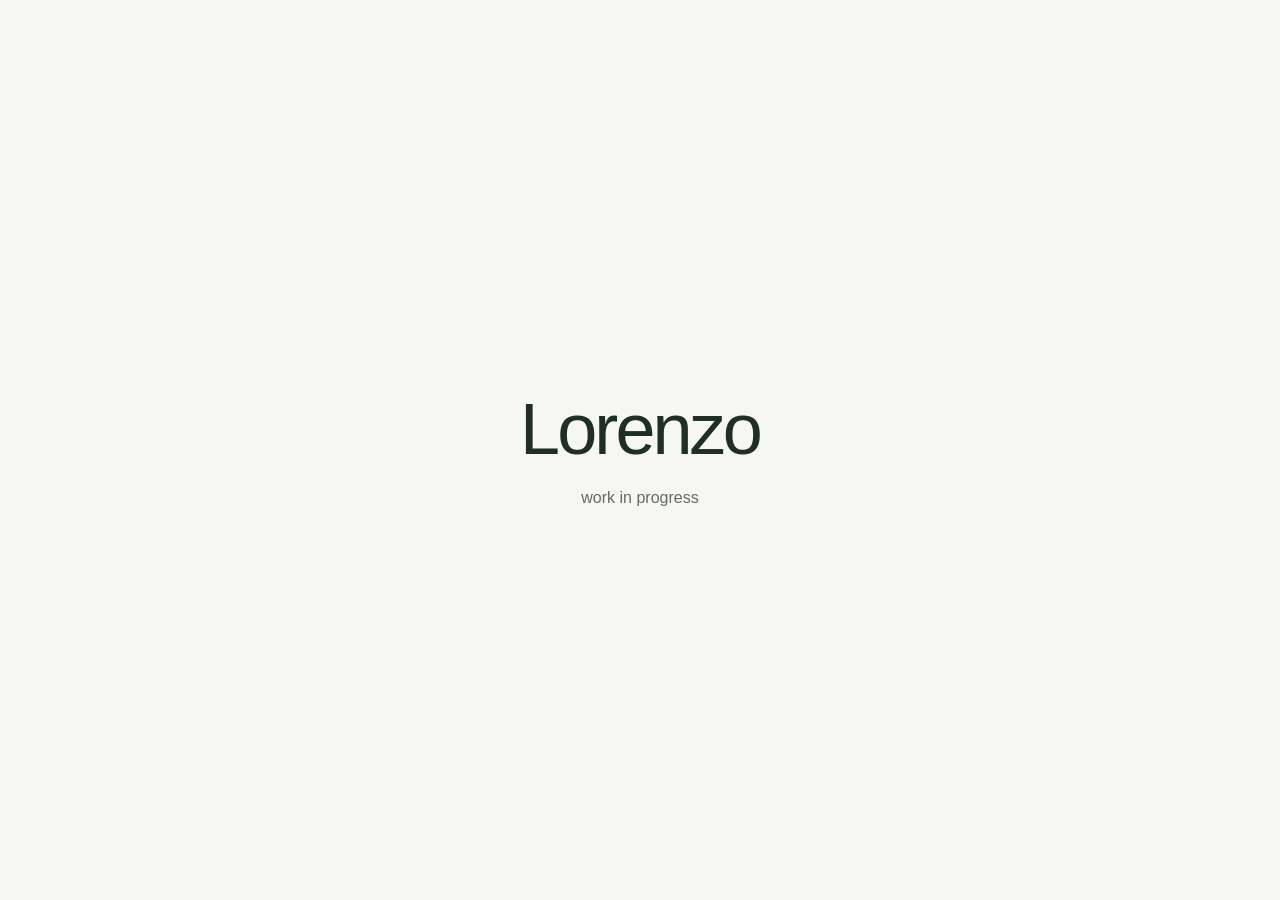
==== index.html @ 278e10dc "First commit for minimal personal website" ====
<!doctype html>
<html lang="en">
<head>
  <meta charset="utf-8">
  <meta name="viewport" content="width=device-width, initial-scale=1">
  <meta name="description" content="Lorenzo — work in progress">
  <meta name="theme-color" content="#f7f7f2">
  <title>Lorenzo</title>
  <link rel="stylesheet" href="styles.css">
</head>
<body>
  <main>
    <h1>Lorenzo</h1>
    <p>work in progress</p>
  </main>
</body>
</html>
---- styles.css ----
:root {
  color-scheme: light;
  background: #f7f7f2;
  color: #202e28;
  font-family: Arial, Helvetica, sans-serif;
}

* {
  box-sizing: border-box;
}

body {
  min-height: 100vh;
  min-height: 100svh;
  margin: 0;
  display: grid;
  place-items: center;
  padding: 24px;
}

main {
  max-width: 100%;
  text-align: center;
}

h1 {
  margin: 0 0 16px;
  font-size: clamp(40px, 8vw, 72px);
  font-weight: 400;
  letter-spacing: -0.04em;
  line-height: 1.1;
  overflow-wrap: anywhere;
}

p {
  margin: 0;
  color: #626b63;
  font-size: 16px;
  line-height: 1.5;
}
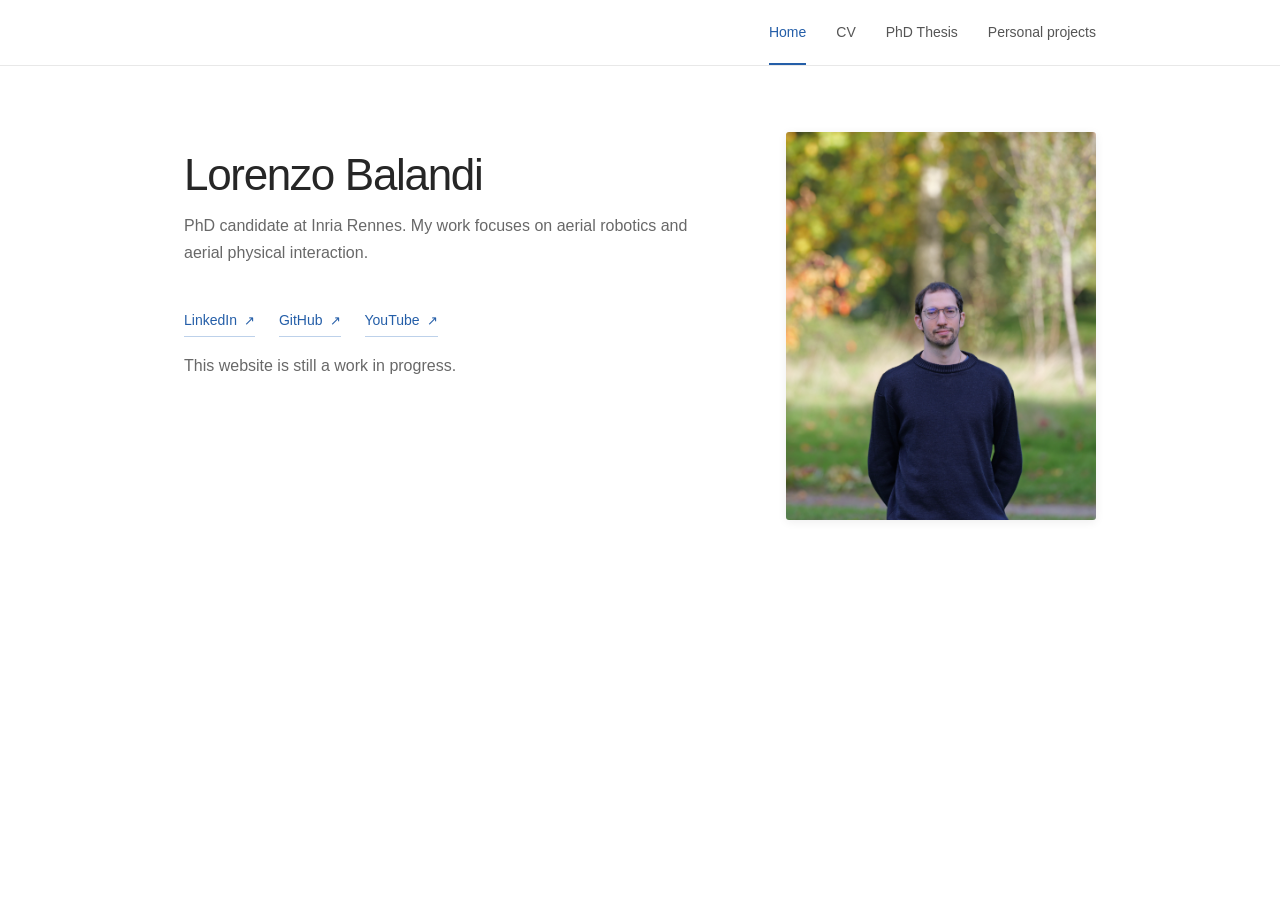
==== commit 984af0c1: "Update personal website, ready for publication" ====
--- a/index.html
+++ b/index.html
@@ -3,15 +3,35 @@
 <head>
   <meta charset="utf-8">
   <meta name="viewport" content="width=device-width, initial-scale=1">
-  <meta name="description" content="Lorenzo — work in progress">
-  <meta name="theme-color" content="#f7f7f2">
-  <title>Lorenzo</title>
+  <meta name="description" content="Lorenzo Balandi — PhD candidate at Inria Rennes, working on aerial robotics and aerial physical interaction.">
+  <meta name="theme-color" content="#ffffff">
+  <title>Lorenzo Balandi</title>
   <link rel="stylesheet" href="styles.css">
 </head>
 <body>
-  <main>
-    <h1>Lorenzo</h1>
-    <p>work in progress</p>
+  <a class="skip-link" href="#main">Skip to content</a>
+  <header class="site-header">
+    <nav class="navigation" aria-label="Main navigation">
+      <a href="index.html" aria-current="page">Home</a>
+      <a href="cv.html">CV</a>
+      <a href="thesis.html">PhD Thesis</a>
+      <a href="projects.html">Personal projects</a>
+    </nav>
+  </header>
+  <main id="main" class="home-layout">
+    <div class="introduction">
+      <h1>Lorenzo Balandi</h1>
+      <div class="intro-copy">
+      <p>PhD candidate at Inria Rennes. My work focuses on aerial robotics and aerial physical interaction.</p>
+      </div>
+      <ul class="profile-links" aria-label="Professional profiles">
+        <li><a href="https://www.linkedin.com/in/lorenzo-balandi-549849221/">LinkedIn <span class="link-mark" aria-hidden="true">↗</span></a></li>
+        <li><a href="https://github.com/LorenzoBalandi">GitHub <span class="link-mark" aria-hidden="true">↗</span></a></li>
+        <li><a href="https://www.youtube.com/@lorenzobalandi">YouTube <span class="link-mark" aria-hidden="true">↗</span></a></li>
+      </ul>
+      <p class="status">This website is still a work in progress.</p>
+    </div>
+    <img class="portrait" src="assets/P1033650.JPG" alt="Lorenzo Balandi standing outdoors among trees" width="4649" height="3500" fetchpriority="high">
   </main>
 </body>
 </html>
--- a/styles.css
+++ b/styles.css
@@ -1,40 +1,182 @@
 :root {
   color-scheme: light;
-  background: #f7f7f2;
-  color: #202e28;
+  --ink: #262626;
+  --muted: #686868;
+  --accent: #245ea8;
+  --line: #e8e8e8;
   font-family: Arial, Helvetica, sans-serif;
+  color: var(--ink);
+  background: #fff;
+  -webkit-font-smoothing: antialiased;
 }
 
-* {
-  box-sizing: border-box;
+* { box-sizing: border-box; }
+body { margin: 0; line-height: 1.7; }
+a { color: inherit; }
+a:focus-visible { outline: 2px solid var(--accent); outline-offset: 5px; }
+::selection { background: #e0ecfa; }
+.skip-link {
+  position: absolute;
+  top: -80px;
+  left: 20px;
+  padding: 10px 16px;
+  background: white;
+  z-index: 1;
+}
+.skip-link:focus { top: 10px; }
+.site-header { border-bottom: 1px solid var(--line); }
+.navigation {
+  max-width: 960px;
+  margin: auto;
+  padding: 0 24px;
+  min-height: 65px;
+  display: flex;
+  justify-content: flex-end;
+  align-items: stretch;
+  gap: 30px;
+}
+.navigation a {
+  display: flex;
+  align-items: center;
+  padding: 18px 0 16px;
+  border-bottom: 2px solid transparent;
+  text-decoration: none;
+  font-size: 14px;
+  color: #555;
+}
+.navigation a:hover { color: var(--accent); }
+.navigation a[aria-current="page"] {
+  color: var(--accent);
+  border-bottom-color: var(--accent);
+}
+main {
+  width: min(100%, 960px);
+  margin: 0 auto;
+  padding: 66px 24px 90px;
+}
+h1 {
+  margin: 0 0 10px;
+  font-size: clamp(36px, 5vw, 44px);
+  font-weight: 400;
+  letter-spacing: -1.3px;
+  line-height: 1.2;
+}
+h2 {
+  margin: 0 0 12px;
+  font-size: 22px;
+  font-weight: 400;
+  letter-spacing: -.3px;
+  line-height: 1.4;
+}
+p { margin: 0; }
+.home-layout {
+  display: grid;
+  grid-template-columns: minmax(0, 1fr) 310px;
+  gap: 64px;
+  align-items: start;
+}
+.introduction { padding-top: 17px; }
+.status, .page-description { color: var(--muted); font-size: 16px; }
+.portrait {
+  display: block;
+  width: 100%;
+  height: auto;
+  aspect-ratio: 4 / 5;
+  object-fit: cover;
+  object-position: center;
+  border-radius: 3px;
+  box-shadow: 0 2px 10px #00000012;
+}
+.profile-links {
+  list-style: none;
+  padding: 0;
+  margin: 40px 0 15px;
+  display: flex;
+  flex-wrap: wrap;
+  gap: 12px 24px;
+  max-width: 410px;
+}
+.profile-links a {
+  display: inline-flex;
+  align-items: center;
+  gap: 7px;
+  padding: 3px 0;
+  border-bottom: 1px solid #bdd1ea;
+  color: var(--accent);
+  font-size: 14px;
+  text-decoration: none;
+}
+.link-mark { font-size: 13px; }
+.content-page { padding-top: 62px; }
+.page-description { margin-bottom: 45px; }
+.content-section {
+  padding: 25px 0 30px;
+  border-top: 1px solid var(--line);
+}
+.placeholder-text { color: var(--muted); max-width: 650px; font-size: 15px; }
+@media (max-width: 650px) {
+  .navigation { gap: 16px; flex-wrap: wrap; justify-content: flex-start; min-height: 60px; }
+  .navigation a { font-size: 13px; }
+  main { padding-top: 40px; padding-bottom: 50px; }
+  .home-layout { grid-template-columns: 1fr; gap: 32px; }
+  .introduction { padding-top: 0; }
+  .portrait { max-width: 340px; }
+  .profile-links { margin-top: 28px; gap: 10px 20px; }
+  .content-page { padding-top: 40px; }
+  .page-description { margin-bottom: 30px; }
+}
+@media (max-width: 370px) {
+  .navigation { gap: 12px; padding-inline: 18px; }
+  .navigation a { font-size: 12px; }
+  main { padding-inline: 18px; }
 }
 
-body {
-  min-height: 100vh;
-  min-height: 100svh;
-  margin: 0;
+.intro-copy { color: var(--muted); font-size: 16px; }
+.intro-copy p + p { margin-top: 16px; }
+.profile-links a:hover { border-bottom-color: var(--accent); }
+.content-page > h1 { margin-bottom: 30px; }
+.thesis-abstract { max-width: 760px; }
+.thesis-abstract p { font-size: 16px; line-height: 1.85; }
+.thesis-abstract p + p { margin-top: 20px; }
+.timeline { list-style: none; padding: 0; margin: 30px 0 0; }
+.timeline-item { position: relative; padding: 0 0 34px 86px; }
+.timeline-item::before {
+  content: "";
+  position: absolute;
+  top: 58px;
+  bottom: 0;
+  left: 28px;
+  width: 1px;
+  background: #d7e2ee;
+}
+.timeline-item:last-child { padding-bottom: 0; }
+.timeline-item:last-child::before { display: none; }
+.institution-badge {
+  position: absolute;
+  top: 2px;
+  left: 0;
+  width: 58px;
+  height: 58px;
   display: grid;
   place-items: center;
-  padding: 24px;
+  border: 1px solid #d7e2ee;
+  border-radius: 50%;
+  background: #f5f8fc;
+  color: var(--accent);
+  font-size: 11px;
+  font-weight: 600;
+  letter-spacing: .3px;
 }
-
-main {
-  max-width: 100%;
-  text-align: center;
+.timeline-date { font-size: 12px; color: var(--accent); margin-bottom: 3px; }
+.timeline-content h3 { margin: 0 0 3px; font-size: 19px; font-weight: 500; line-height: 1.4; }
+.timeline-organization { font-size: 14px; margin-bottom: 10px; }
+.timeline-detail { font-size: 14px; color: var(--muted); max-width: 690px; }
+.timeline-detail + .timeline-detail { margin-top: 6px; }
+.training-heading { margin: 38px 0 0; font-size: 18px; font-weight: 500; }
+@media (max-width: 650px) {
+  .timeline-item { padding-left: 66px; padding-bottom: 30px; }
+  .institution-badge { width: 46px; height: 46px; font-size: 9px; }
+  .timeline-item::before { left: 22px; top: 48px; }
+  .timeline-content h3 { font-size: 18px; }
+  .thesis-abstract p { font-size: 15px; }
 }
-
-h1 {
-  margin: 0 0 16px;
-  font-size: clamp(40px, 8vw, 72px);
-  font-weight: 400;
-  letter-spacing: -0.04em;
-  line-height: 1.1;
-  overflow-wrap: anywhere;
-}
-
-p {
-  margin: 0;
-  color: #626b63;
-  font-size: 16px;
-  line-height: 1.5;
-}
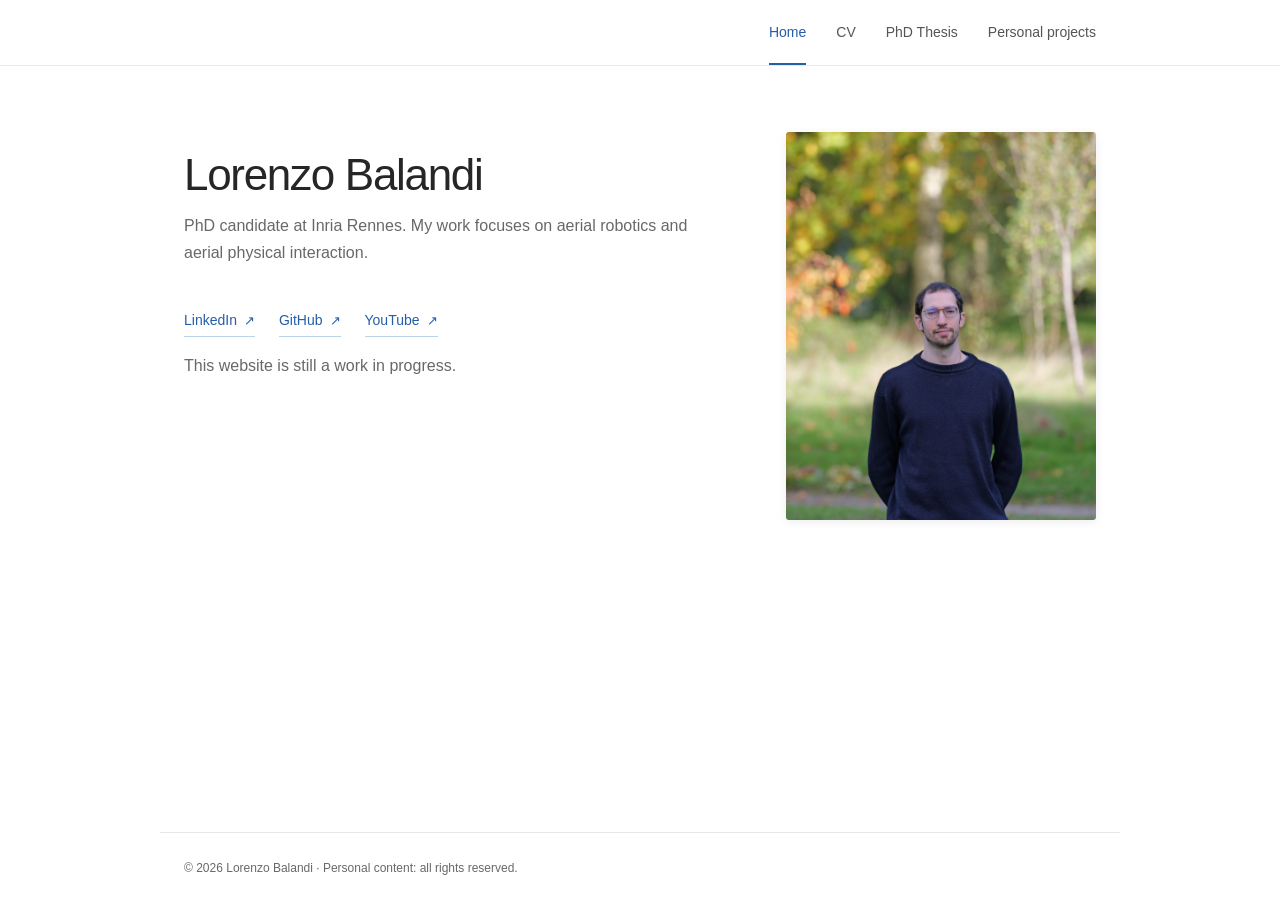
==== commit 5ae9bdee: "Add LICENCE and copyright claim in website, modified readme" ====
--- a/index.html
+++ b/index.html
@@ -33,5 +33,8 @@
     </div>
     <img class="portrait" src="assets/P1033650.JPG" alt="Lorenzo Balandi standing outdoors among trees" width="4649" height="3500" fetchpriority="high">
   </main>
+  <footer class="site-footer">
+    <small>© 2026 Lorenzo Balandi · Personal content: all rights reserved.</small>
+  </footer>
 </body>
 </html>
--- a/styles.css
+++ b/styles.css
@@ -11,7 +11,7 @@
 }
 
 * { box-sizing: border-box; }
-body { margin: 0; line-height: 1.7; }
+body { margin: 0; line-height: 1.7; min-height: 100vh; min-height: 100svh; display: flex; flex-direction: column; }
 a { color: inherit; }
 a:focus-visible { outline: 2px solid var(--accent); outline-offset: 5px; }
 ::selection { background: #e0ecfa; }
@@ -180,3 +180,12 @@
   .timeline-content h3 { font-size: 18px; }
   .thesis-abstract p { font-size: 15px; }
 }
+
+.site-footer {
+  width: min(100%, 960px);
+  margin: auto auto 0;
+  padding: 20px 24px;
+  border-top: 1px solid var(--line);
+  color: var(--muted);
+}
+.site-footer small { font-size: 12px; }
